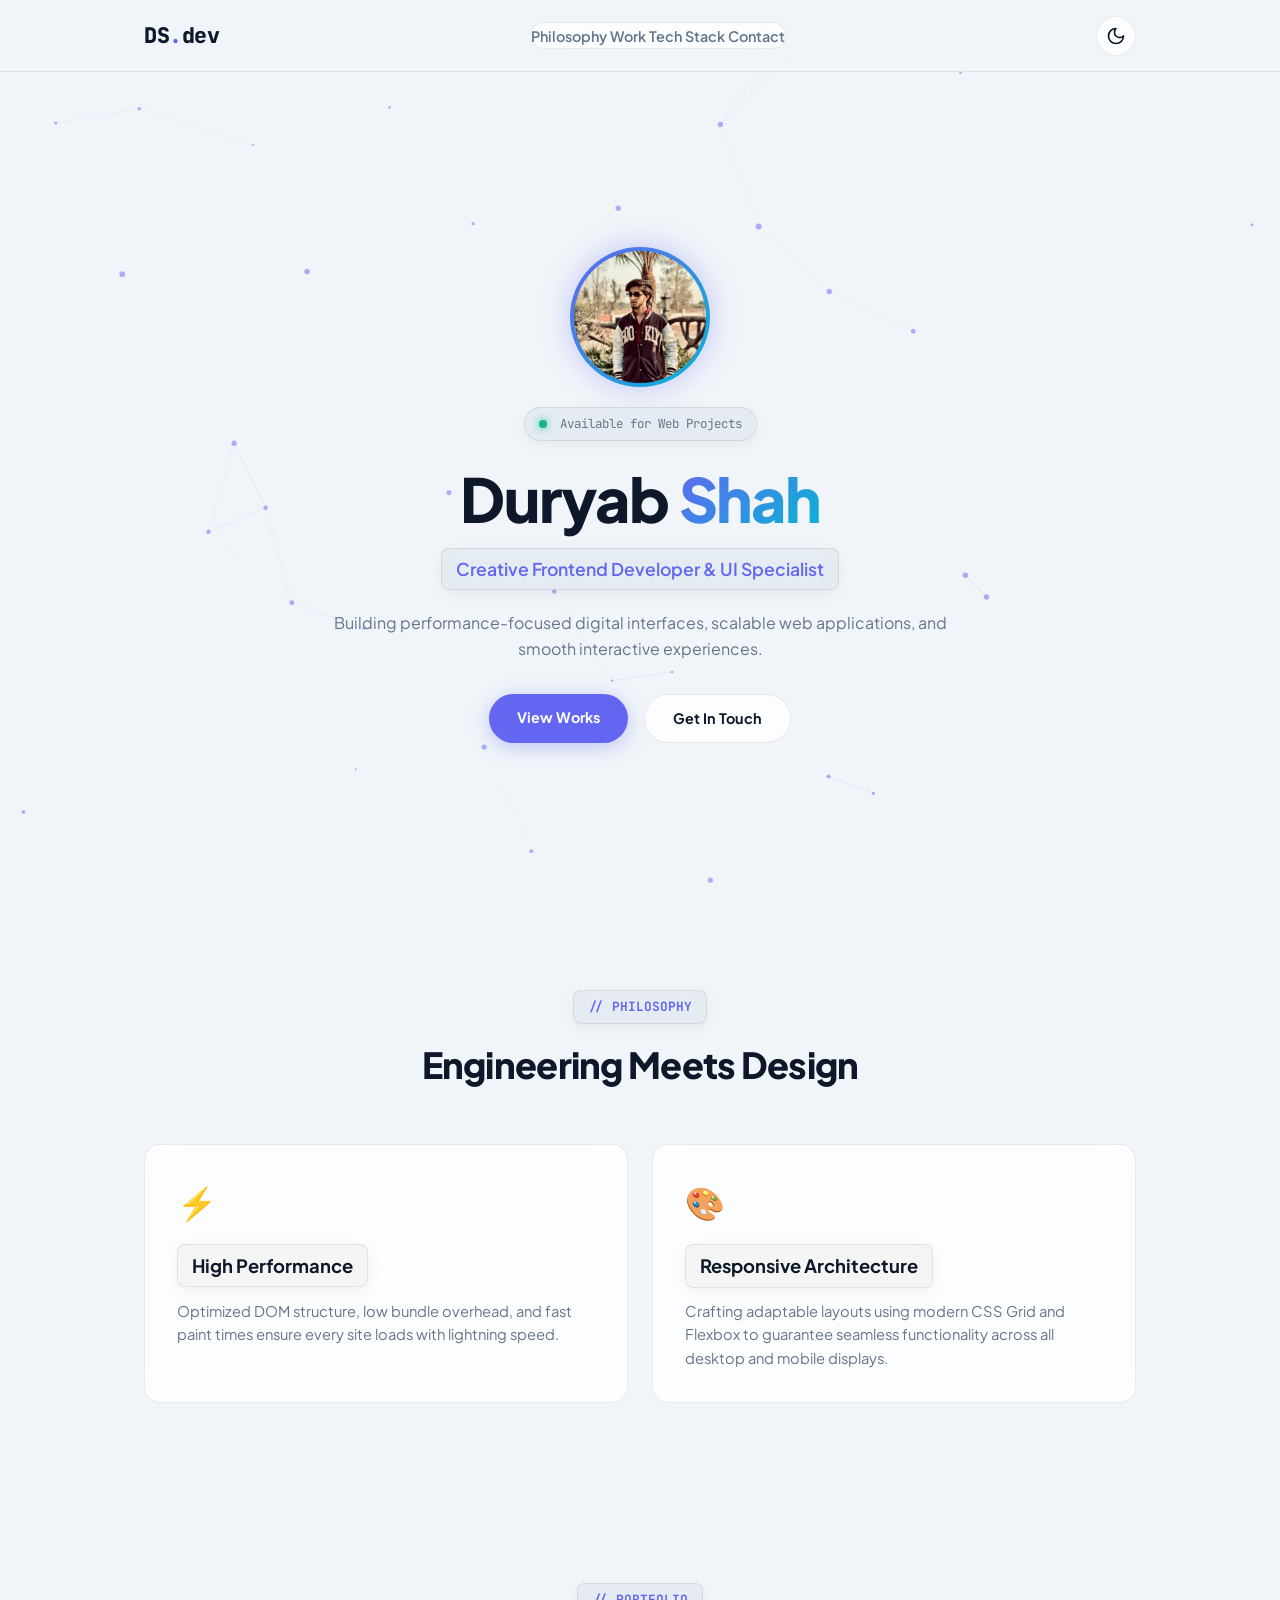
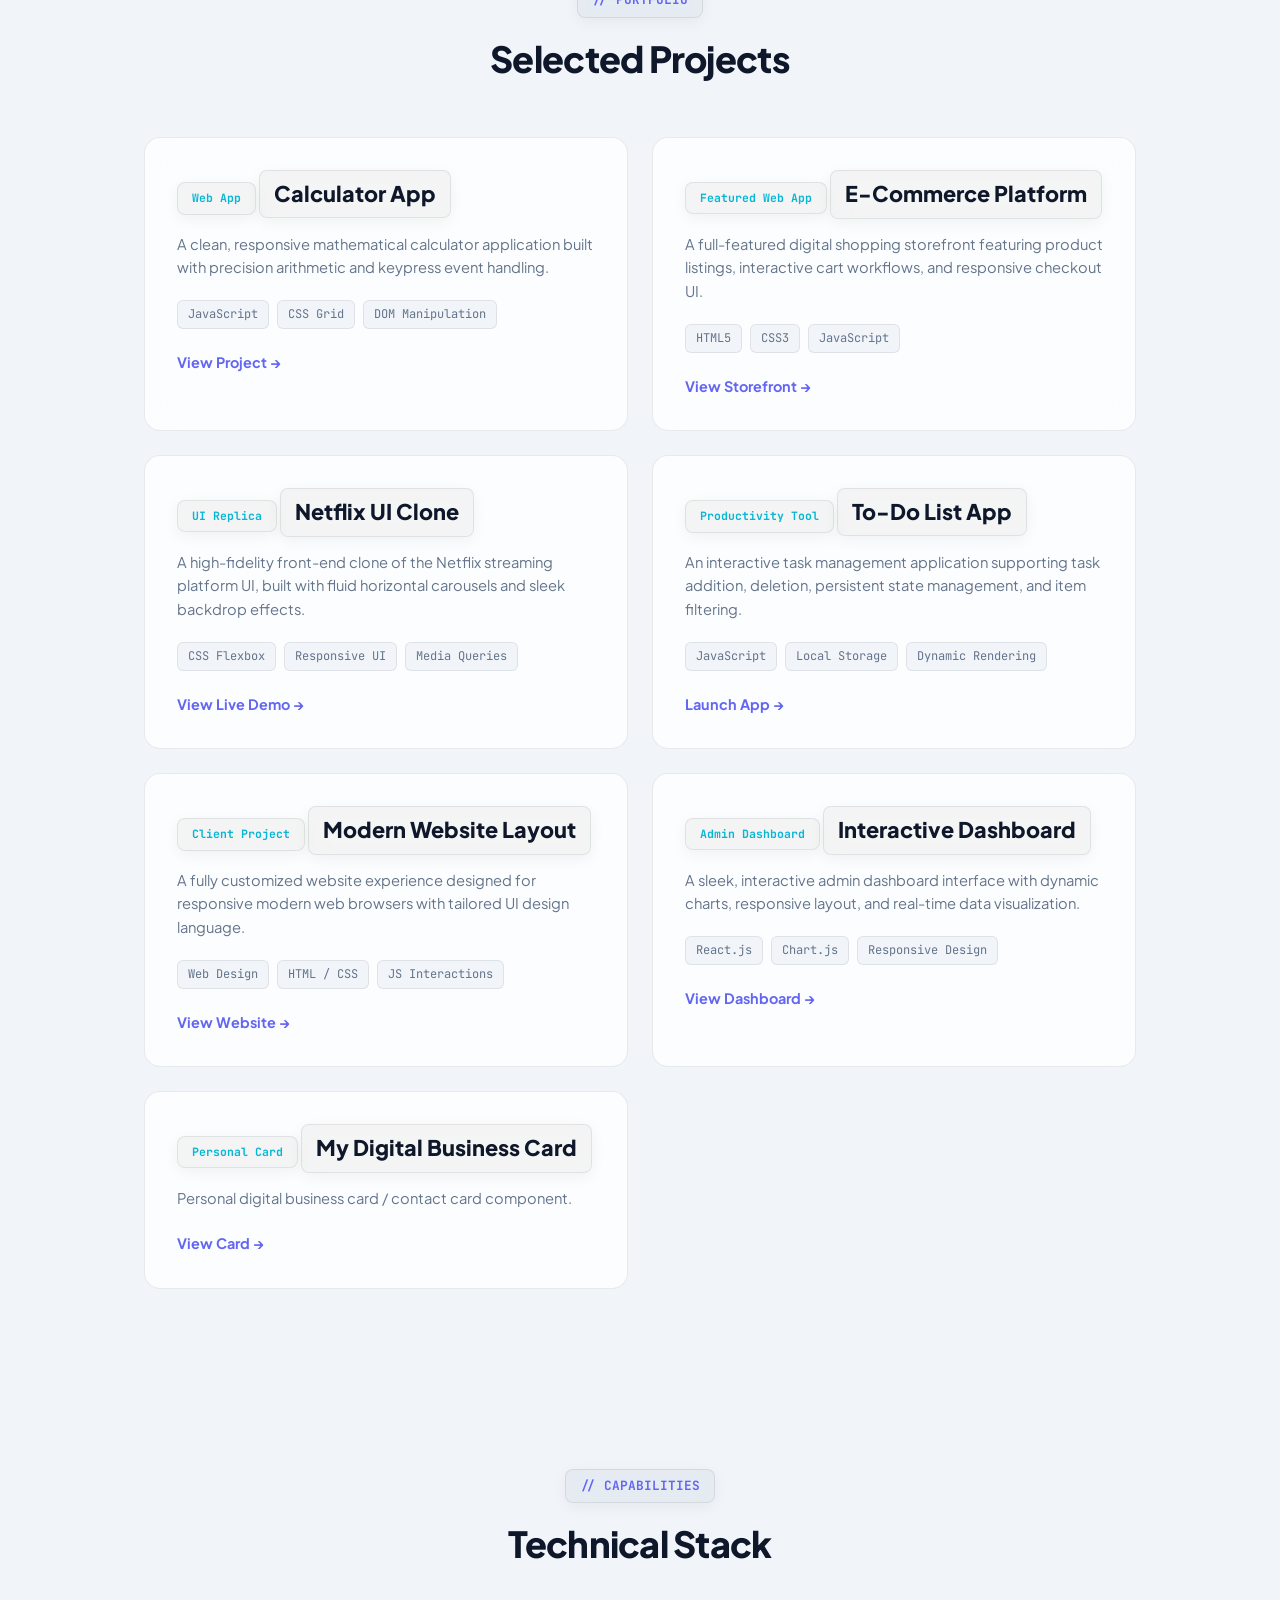
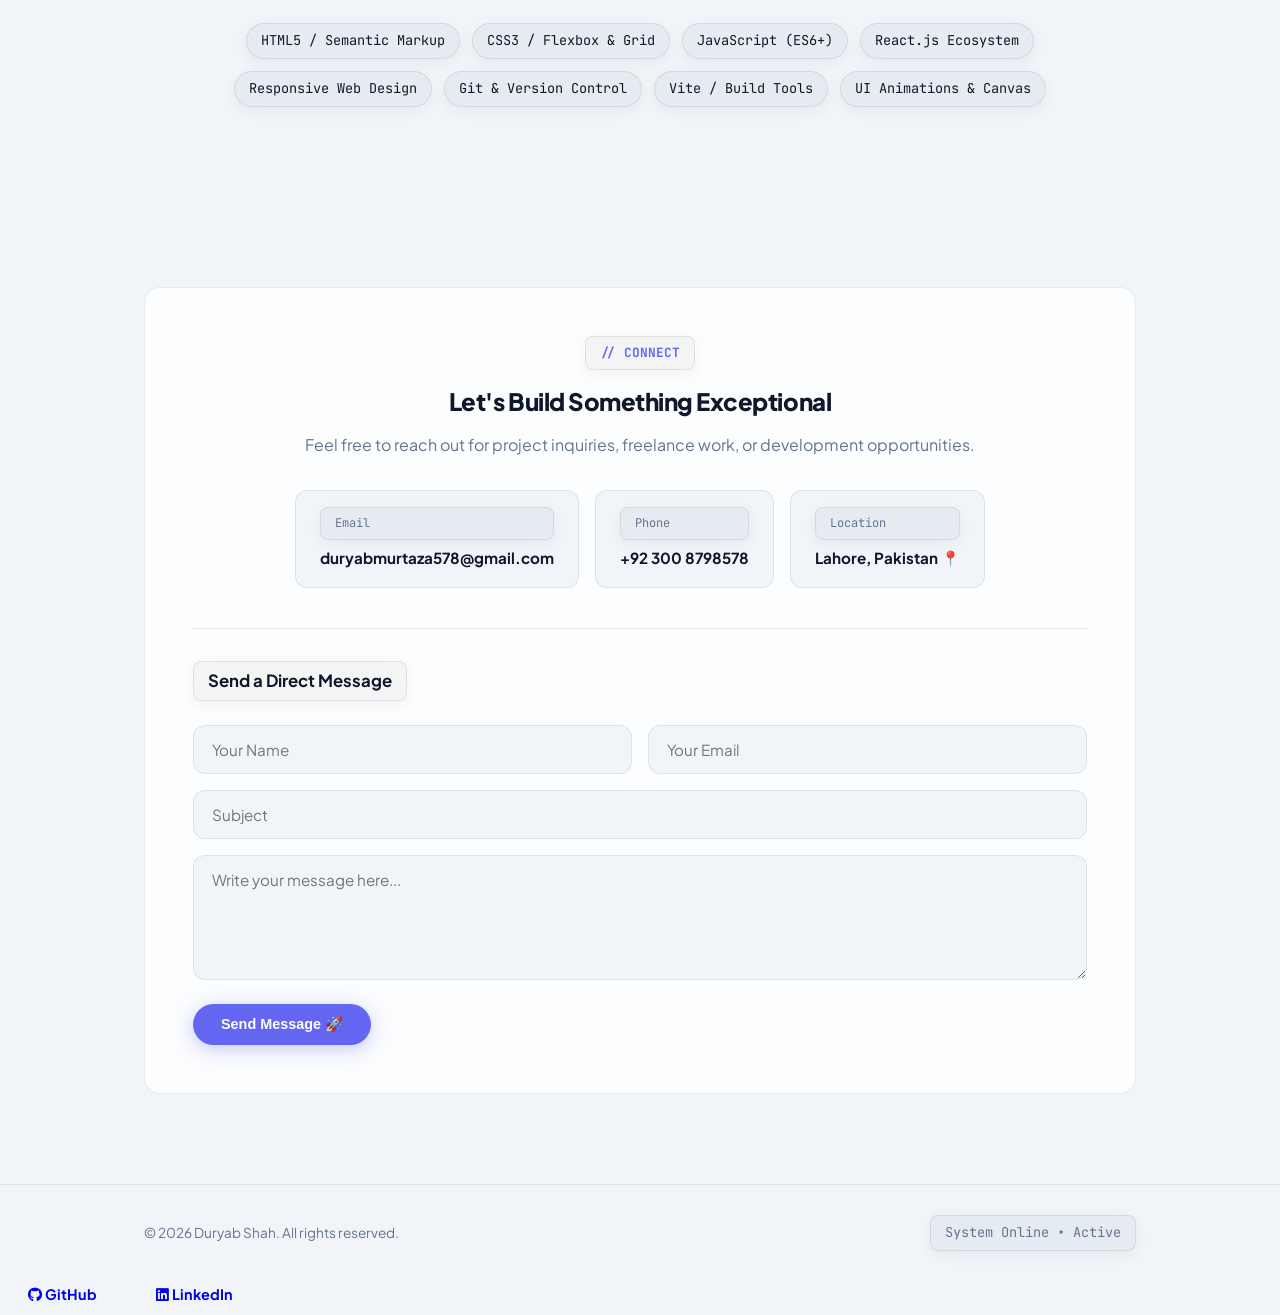
==== index.html @ 6568371b "Initial commit" ====
<!DOCTYPE html>
<html lang="en" data-theme="dark">
<head>
    <meta charset="UTF-8">
    <meta name="viewport" content="width=device-width, initial-scale=1.0">
    <title>Duryab Shah — Interactive Portfolio</title>
    
    <link rel="stylesheet" href="style.css">

    <!-- Google Fonts -->
    <link rel="preconnect" href="https://fonts.googleapis.com">
    <link rel="preconnect" href="https://fonts.gstatic.com" crossorigin>
    <link href="https://fonts.googleapis.com/css2?family=Plus+Jakarta+Sans:wght@300;400;500;600;700;800;900&family=JetBrains+Mono:wght@400;500;700&display=swap" rel="stylesheet">
</head>
<body>

    <!-- Dynamic 3D Interactive Canvas Background -->
    <canvas id="bg-canvas"></canvas>

    <!-- Scroll Progress Indicator -->
    <div id="progress-bar"></div>

    <!-- Navigation Bar -->
    <header class="navbar">
        <div class="nav-container">
            <a href="#" class="nav-brand">DS<span class="brand-dot">.</span>dev</a>
            
            <nav class="nav-links">
                <article class="about_ glassmorphism">
                <a href="#about">Philosophy</a>                
                <a href="#projects">Work</a>
                <a href="#skills">Tech Stack</a>
                <a href="#contact">Contact</a>
            </nav>

            <div class="nav-actions">
                <!-- Dark / Light Theme Switcher Button -->
                <button id="theme-toggle" class="theme-toggle-btn" aria-label="Toggle light and dark theme">
                    <svg class="sun-icon" xmlns="http://www.w3.org/2000/svg" width="20" height="20" viewBox="0 0 24 24" fill="none" stroke="currentColor" stroke-width="2" stroke-linecap="round" stroke-linejoin="round"><circle cx="12" cy="12" r="4"></circle><path d="M12 2v2"></path><path d="M12 20v2"></path><path d="m4.93 4.93 1.41 1.41"></path><path d="m17.66 17.66 1.41 1.41"></path><path d="M2 12h2"></path><path d="M20 12h2"></path><path d="m6.34 17.66-1.41 1.41"></path><path d="m19.07 4.93-1.41 1.41"></path></svg>
                    <svg class="moon-icon" xmlns="http://www.w3.org/2000/svg" width="20" height="20" viewBox="0 0 24 24" fill="none" stroke="currentColor" stroke-width="2" stroke-linecap="round" stroke-linejoin="round"><path d="M12 3a6 6 0 0 0 9 9 9 9 0 1 1-9-9Z"></path></svg>
                </button>

                <div class="menu-toggle" id="mobile-menu">
                    <span class="bar"></span>
                    <span class="bar"></span>
                </div>
            </div>
        </div>
    </header>

    <!-- Hero Section -->
    <section class="hero" id="hero">
        <div class="hero-container">
            <div class="profile-glow-wrapper">
                <img src="profile.png.jpeg" alt="Duryab Shah" class="profile-photo" onerror="this.src='https://via.placeholder.com/150/1e293b/6366f1?text=DS'">
            </div>

            <div class="badge-status glass-subheading">
                <span class="pulse-dot"></span> Available for Web Projects
            </div>

            <h1 class="hero-title">Duryab <span class="gradient-text">Shah</span></h1>
            <p class="hero-role glass-subheading">Creative Frontend Developer &amp; UI Specialist</p>
            <p class="hero-description">Building performance-focused digital interfaces, scalable web applications, and smooth interactive experiences.</p>

            <div class="hero-buttons">
                <a href="#projects" class="btn btn-primary">View Works</a>
                <a href="#contact" class="btn btn-secondary">Get In Touch</a>
            </div>
        </div>
    </section>

    <!-- About Section -->
    <section class="section section-reveal" id="about">
        <div class="container">
            <div class="section-heading">
                <span class="section-tag glass-subheading">// PHILOSOPHY</span>
                <h2>Engineering Meets Design</h2>
            </div>

            <div class="about-grid">
                <div class="about-card glassmorphism">
                    <div class="card-icon">⚡</div>
                    <h3 class="glass-subheading">High Performance</h3>
                    <p>Optimized DOM structure, low bundle overhead, and fast paint times ensure every site loads with lightning speed.</p>
                </div>
                <div class="about-card glassmorphism">
                    <div class="card-icon">🎨</div>
                    <h3 class="glass-subheading">Responsive Architecture</h3>
                    <p>Crafting adaptable layouts using modern CSS Grid and Flexbox to guarantee seamless functionality across all desktop and mobile displays.</p>
                </div>
            </div>
        </div>
    </section>

    <!-- Projects Section -->
    <section class="section section-reveal" id="projects">
        <div class="container">
            <div class="section-heading">
                <span class="section-tag glass-subheading">// PORTFOLIO</span>
                <h2>Selected Projects</h2>
            </div>

            <div class="project-grid">
                <!-- Project 1: Calculator -->
                <article class="project-card glassmorphism">
                    <div class="project-badge glass-subheading">Web App</div>
                    <h3 class="glass-subheading">Calculator App</h3>
                    <p>A clean, responsive mathematical calculator application built with precision arithmetic and keypress event handling.</p>
                    <div class="project-tags">
                        <span>JavaScript</span>
                        <span>CSS Grid</span>
                        <span>DOM Manipulation</span>
                    </div>
                    <div class="project-links">
                        <a href="./projects/calculator/index.html" target="_blank" class="btn-link">View Project &rarr;</a>
                    </div>
                </article>

                <!-- Project 2: E-Commerce -->
                <article class="project-card glassmorphism">
                    <div class="project-badge glass-subheading">Featured Web App</div>
                    <h3 class="glass-subheading">E-Commerce Platform</h3>
                    <p>A full-featured digital shopping storefront featuring product listings, interactive cart workflows, and responsive checkout UI.</p>
                    <div class="project-tags">
                        <span>HTML5</span>
                        <span>CSS3</span>
                        <span>JavaScript</span>
                    </div>
                    <div class="project-links">
                        <a href="./projects/e commerce/index.html" target="_blank" class="btn-link">View Storefront &rarr;</a>
                    </div>
                </article>

                <!-- Project 3: Netflix Clone -->
                <article class="project-card glassmorphism">
                    <div class="project-badge glass-subheading">UI Replica</div>
                    <h3 class="glass-subheading">Netflix UI Clone</h3>
                    <p>A high-fidelity front-end clone of the Netflix streaming platform UI, built with fluid horizontal carousels and sleek backdrop effects.</p>
                    <div class="project-tags">
                        <span>CSS Flexbox</span>
                        <span>Responsive UI</span>
                        <span>Media Queries</span>
                    </div>
                    <div class="project-links">
                        <a href="./projects/netflix clone/index.html" target="_blank" class="btn-link">View Live Demo &rarr;</a>
                    </div>
                </article>

                <!-- Project 4: Todo List App -->
                <article class="project-card glassmorphism">
                    <div class="project-badge glass-subheading">Productivity Tool</div>
                    <h3 class="glass-subheading">To-Do List App</h3>
                    <p>An interactive task management application supporting task addition, deletion, persistent state management, and item filtering.</p>
                    <div class="project-tags">
                        <span>JavaScript</span>
                        <span>Local Storage</span>
                        <span>Dynamic Rendering</span>
                    </div>
                    <div class="project-links">
                        <a href="./projects/todo-list-app/index.html" target="_blank" class="btn-link">Launch App &rarr;</a>
                    </div>
                </article>

                <!-- Project 5: Custom Website -->
                <article class="project-card glassmorphism">
                    <div class="project-badge glass-subheading">Client Project</div>
                    <h3 class="glass-subheading">Modern Website Layout</h3>
                    <p>A fully customized website experience designed for responsive modern web browsers with tailored UI design language.</p>
                    <div class="project-tags">
                        <span>Web Design</span>
                        <span>HTML / CSS</span>
                        <span>JS Interactions</span>
                    </div>
                    <div class="project-links">
                        <a href="./projects/website/index.html" target="_blank" class="btn-link">View Website &rarr;</a>
                    </div>
                </article>

                <!-- Project 6: Dashboard project -->
                <article class="project-card glassmorphism">
                    <div class="project-badge glass-subheading">Admin Dashboard</div>
                    <h3 class="glass-subheading">Interactive Dashboard</h3>
                    <p>A sleek, interactive admin dashboard interface with dynamic charts, responsive layout, and real-time data visualization.</p>
                    <div class="project-tags">
                        <span>React.js</span>
                        <span>Chart.js</span>
                        <span>Responsive Design</span>
                    </div>
                    <div class="project-links">
                        <a href="./projects/dashboard/index.html" target="_blank" class="btn-link">View Dashboard &rarr;</a>
                    </div>
                </article>

                <!-- Project 7: My Card Project -->
                <article class="project-card glassmorphism">
                    <div class="project-badge glass-subheading">Personal Card</div>
                    <h3 class="glass-subheading">My Digital Business Card</h3>
                    <p>Personal digital business card / contact card component.</p>
                    <div class="project-links">
                        <a href="./projects/my card/index.html" target="_blank" class="btn-link">View Card &rarr;</a>
                    </div>
                </article>
            </div>
        </div>
    </section>
            </div>
        </div>
    </section>


    <!-- Skills Section -->
    <section class="section section-reveal" id="skills">
        <div class="container">
            <div class="section-heading">
                <span class="section-tag glass-subheading">// CAPABILITIES</span>
                <h2>Technical Stack</h2>
            </div>

            <div class="skills-flex">
                <div class="skill-chip glass-subheading">HTML5 / Semantic Markup</div>
                <div class="skill-chip glass-subheading">CSS3 / Flexbox &amp; Grid</div>
                <div class="skill-chip glass-subheading">JavaScript (ES6+)</div>
                <div class="skill-chip glass-subheading">React.js Ecosystem</div>
                <div class="skill-chip glass-subheading">Responsive Web Design</div>
                <div class="skill-chip glass-subheading">Git &amp; Version Control</div>
                <div class="skill-chip glass-subheading">Vite / Build Tools</div>
                <div class="skill-chip glass-subheading">UI Animations &amp; Canvas</div>
            </div>
        </div>
    </section>

   <!-- Contact Section -->
    <section class="section section-reveal" id="contact">
        <div class="container">
            <div class="contact-box glassmorphism">
                <span class="section-tag glass-subheading">// CONNECT</span>
                <h2>Let's Build Something Exceptional</h2>
                <p>Feel free to reach out for project inquiries, freelance work, or development opportunities.</p>

                <!-- Quick Action Contact Buttons -->
                <div class="contact-buttons">
                    <a href="mailto:duryabmurtaza578@gmail.com" class="contact-card-btn">
                        <span class="glass-subheading">Email</span>
                        <strong>duryabmurtaza578@gmail.com</strong>
                    </a>
                    <a href="tel:+923008798578" class="contact-card-btn">
                        <span class="glass-subheading">Phone</span>
                        <strong>+92 300 8798578</strong>
                    </a>
                    <a href="https://maps.google.com/?q=Lahore,Pakistan" target="_blank" class="contact-card-btn">
                        <span class="glass-subheading">Location</span>
                        <strong>Lahore, Pakistan 📍</strong>
                    </a>
                </div>

                <!-- Message Me Form -->
                <div class="contact-form-wrapper">
                    <h3 class="form-title glass-subheading">Send a Direct Message</h3>
                    <form action="mailto:duryabmurtaza578@gmail.com" method="post" enctype="text/plain" class="contact-form">
                        <div class="form-group-row">
                            <input type="text" name="Name" placeholder="Your Name" required class="form-input">
                            <input type="email" name="Email" placeholder="Your Email" required class="form-input">
                        </div>
                        <input type="text" name="Subject" placeholder="Subject" required class="form-input">
                        <textarea name="Message" rows="5" placeholder="Write your message here..." required class="form-input form-textarea"></textarea>
                        <button type="submit" class="btn btn-primary form-submit-btn">Send Message 🚀</button>
                    </form>
                </div>
            </div>
        </div>
    </section>

    <!-- Footer -->
    <footer class="footer">
        <div class="container footer-content">
            <p>&copy; <span id="year"></span> Duryab Shah. All rights reserved.</p>
            <p class="footer-status glass-subheading">System Online &bull; Active</p>
        </div>
    </footer>

    <!-- Include Font Awesome Icons in your <head> section -->
<link rel="stylesheet" href="https://cdnjs.cloudflare.com/ajax/libs/font-awesome/6.4.0/css/all.min.css">

<!-- Button Container -->
<div class="social-buttons">
  <a href="https://github.com/duryabmurtaza578-max" target="_blank" rel="noopener noreferrer" class="btn github">
    <i class="fab fa-github"></i> GitHub
  </a>
  <a href="https://www.linkedin.com/in/duryab-murtaza-76b739404/" target="_blank" rel="noopener noreferrer" class="btn linkedin">
    <i class="fab fa-linkedin"></i> LinkedIn
  </a>
</div>

    <script src="script.js"></script>
</body>
</html>
---- style.css ----
/* --- THEME VARIABLES --- */
:root {
    /* Dark Theme (Default) */
    --bg-main: #07090e;
    --bg-card: rgba(15, 20, 31, 0.65);
    --bg-card-hover: rgba(25, 33, 50, 0.85);
    
    /* Subheading Glass Background Variables */
    --glass-subheading-bg: rgba(255, 255, 255, 0.05);
    --glass-subheading-border: rgba(255, 255, 255, 0.12);

    --text-main: #f1f5f9;
    --text-muted: #94a3b8;
    --text-inverse: #0f172a;

    --border-glass: rgba(255, 255, 255, 0.08);
    --border-hover: rgba(99, 102, 241, 0.5);

    --primary-color: #6366f1;
    --primary-glow: rgba(99, 102, 241, 0.35);
    --accent-cyan: #06b6d4;
    --accent-emerald: #10b981;

    --navbar-bg: rgba(7, 9, 14, 0.8);

    --font-sans: 'Plus Jakarta Sans', sans-serif;
    --font-mono: 'JetBrains Mono', monospace;

    --transition: all 0.3s cubic-bezier(0.16, 1, 0.3, 1);
}

/* Light Theme Variables */
[data-theme="light"] {
    --bg-main: #f1f5f9;
    --bg-card: rgba(255, 255, 255, 0.75);
    --bg-card-hover: rgba(255, 255, 255, 0.95);

    --glass-subheading-bg: rgba(0, 0, 0, 0.04);
    --glass-subheading-border: rgba(0, 0, 0, 0.08);

    --text-main: #0f172a;
    --text-muted: #64748b;
    --text-inverse: #f8fafc;

    --border-glass: rgba(0, 0, 0, 0.08);
    --border-hover: rgba(99, 102, 241, 0.6);

    --navbar-bg: rgba(241, 245, 249, 0.8);
}

/* Reset */
* {
    margin: 0;
    padding: 0;
    box-sizing: border-box;
}

html {
    scroll-behavior: smooth;
    background-color: var(--bg-main);
    color: var(--text-main);
    font-family: var(--font-sans);
    transition: background-color 0.4s ease, color 0.4s ease;
}

body {
    position: relative;
    overflow-x: hidden;
    min-height: 100vh;
    line-height: 1.6;
}

/* --- BOLD MAIN HEADINGS --- */
h1, h2, .nav-brand {
    font-weight: 900 !important;
    letter-spacing: -0.02em;
}

.hero-title {
    font-size: 3.8rem;
    font-weight: 900;
    line-height: 1.1;
    margin-bottom: 16px;
}

.section-heading h2 {
    font-size: 2.25rem;
    font-weight: 900;
}

/* --- TRANSPARENT GLASS SUBHEADINGS --- */
.glass-subheading {
    display: inline-block;
    background: var(--glass-subheading-bg) !important;
    -webkit-backdrop-filter: blur(12px) saturate(180%);
    backdrop-filter: blur(12px) saturate(180%);
    border: 1px solid var(--glass-subheading-border) !important;
    border-radius: 8px;
    padding: 6px 14px;
    box-shadow: 0 4px 15px rgba(0, 0, 0, 0.05);
}

/* Canvas Background */
#bg-canvas {
    position: fixed;
    top: 0;
    left: 0;
    width: 100vw;
    height: 100vh;
    z-index: -1;
    pointer-events: none;
}

/* Scroll Progress Bar */
#progress-bar {
    position: fixed;
    top: 0;
    left: 0;
    height: 3px;
    background: linear-gradient(90deg, var(--primary-color), var(--accent-cyan));
    z-index: 1000;
    width: 0%;
}

.container {
    max-width: 1040px;
    margin: 0 auto;
    padding: 0 24px;
}

.glassmorphism {
    background: var(--bg-card);
    -webkit-backdrop-filter: blur(16px);
    backdrop-filter: blur(16px);
    border: 1px solid var(--border-glass);
    border-radius: 16px;
    transition: var(--transition);
}

/* Navbar */
.navbar {
    position: fixed;
    top: 0;
    width: 100%;
    height: 72px;
    display: flex;
    align-items: center;
    z-index: 900;
    background: var(--navbar-bg);
    -webkit-backdrop-filter: blur(16px);
    backdrop-filter: blur(16px);
    border-bottom: 1px solid var(--border-glass);
    transition: background-color 0.4s ease;
}

.nav-container {
    width: 100%;
    max-width: 1040px;
    margin: 0 auto;
    padding: 0 24px;
    display: flex;
    justify-content: space-between;
    align-items: center;
}

.nav-brand {
    font-size: 1.35rem;
    color: var(--text-main);
    text-decoration: none;
    font-family: var(--font-mono);
}

.brand-dot {
    color: var(--primary-color);
}

.nav-links {
    display: flex;
    gap: 32px;
}

.nav-links a {
    color: var(--text-muted);
    text-decoration: none;
    font-size: 0.9rem;
    font-weight: 600;
    transition: var(--transition);
}

.nav-links a:hover {
    color: var(--primary-color);
}

.nav-actions {
    display: flex;
    align-items: center;
    gap: 16px;
}

/* Theme Toggle Button Switch */
.theme-toggle-btn {
    background: var(--bg-card);
    border: 1px solid var(--border-glass);
    color: var(--text-main);
    width: 40px;
    height: 40px;
    border-radius: 50%;
    display: flex;
    align-items: center;
    justify-content: center;
    cursor: pointer;
    transition: var(--transition);
}

.theme-toggle-btn:hover {
    border-color: var(--primary-color);
    transform: scale(1.05);
}

[data-theme="dark"] .sun-icon { display: block; }
[data-theme="dark"] .moon-icon { display: none; }
[data-theme="light"] .sun-icon { display: none; }
[data-theme="light"] .moon-icon { display: block; }

/* Mobile Navigation Icon */
.menu-toggle {
    display: none;
    cursor: pointer;
}

.bar {
    display: block;
    width: 22px;
    height: 2px;
    margin: 5px 0;
    background-color: var(--text-main);
    transition: var(--transition);
}

/* Hero Section */
.hero {
    min-height: 100vh;
    display: flex;
    align-items: center;
    justify-content: center;
    text-align: center;
    padding-top: 90px;
}

.hero-container {
    max-width: 680px;
    padding: 0 24px;
}

.profile-glow-wrapper {
    width: 140px;
    height: 140px;
    margin: 0 auto 20px;
    border-radius: 50%;
    padding: 4px;
    background: linear-gradient(135deg, var(--primary-color), var(--accent-cyan));
    box-shadow: 0 0 30px var(--primary-glow);
    transition: var(--transition);
}

.profile-glow-wrapper:hover {
    transform: scale(1.04);
}

.profile-photo {
    width: 100%;
    height: 100%;
    object-fit: cover;
    border-radius: 50%;
    display: block;
}

.badge-status {
    background-clip: text;
    background-clip: text;
    background-clip: text;
    font-family: var(--font-mono);
    font-size: 0.78rem;
    color: var(--text-muted);
    border-radius: 30px;
    margin-bottom: 24px;
}

.pulse-dot {
    display: inline-block;
    width: 8px;
    height: 8px;
    border-radius: 50%;
    background-color: var(--accent-emerald);
    box-shadow: 0 0 8px var(--accent-emerald);
    margin-right: 6px;
}

.gradient-text {
    background: linear-gradient(135deg, var(--primary-color), var(--accent-cyan));
    background-clip: text;
    -webkit-background-clip: text;
    -webkit-text-fill-color: transparent;
}

.hero-role {
    font-size: 1.1rem;
    color: var(--primary-color);
    font-weight: 600;
    margin-bottom: 20px;
}

.hero-description {
    color: var(--text-muted);
    font-size: 1rem;
    margin-bottom: 32px;
}

.hero-buttons {
    display: flex;
    gap: 16px;
    justify-content: center;
}

.btn {
    padding: 12px 28px;
    border-radius: 30px;
    font-size: 0.9rem;
    font-weight: 700;
    text-decoration: none;
    transition: var(--transition);
    cursor: pointer;
}

.btn-primary {
    background: var(--primary-color);
    color: #ffffff;
    box-shadow: 0 4px 20px var(--primary-glow);
}

.btn-primary:hover {
    transform: translateY(-2px);
    opacity: 0.95;
}

.btn-secondary {
    background: var(--bg-card);
    color: var(--text-main);
    border: 1px solid var(--border-glass);
}

.btn-secondary:hover {
    border-color: var(--primary-color);
    transform: translateY(-2px);
}

/* Sections */
.section {
    padding: 90px 0;
}

.section-heading {
    text-align: center;
    margin-bottom: 50px;
}

.section-tag {
    font-family: var(--font-mono);
    font-size: 0.8rem;
    color: var(--primary-color);
    margin-bottom: 12px;
    font-weight: 700;
}

/* Section Reveal Animation */
.section-reveal {
    opacity: 0;
    transform: translateY(30px);
    transition: opacity 0.8s ease, transform 0.8s ease;
}

.section-reveal.visible {
    opacity: 1;
    transform: translateY(0);
}

/* About Grid */
.about-grid {
    display: grid;
    grid-template-columns: repeat(auto-fit, minmax(280px, 1fr));
    gap: 24px;
}

.about-card {
    padding: 32px;
}

.about-card:hover {
    border-color: var(--border-hover);
    transform: translateY(-4px);
}

.card-icon {
    font-size: 2rem;
    margin-bottom: 16px;
}

.about-card h3 {
    font-size: 1.15rem;
    font-weight: 700;
    margin-bottom: 12px;
}

.about-card p {
    color: var(--text-muted);
    font-size: 0.92rem;
}

/* Project Grid */
.project-grid {
    display: grid;
    grid-template-columns: repeat(auto-fit, minmax(320px, 1fr));
    gap: 24px;
}

.project-card {
    padding: 32px;
    position: relative;
}

.project-card:hover {
    border-color: var(--border-hover);
    transform: translateY(-6px);
    background: var(--bg-card-hover);
}

.project-badge {
    font-family: var(--font-mono);
    font-size: 0.72rem;
    color: var(--accent-cyan);
    margin-bottom: 14px;
    font-weight: 700;
}

.project-card h3 {
    font-size: 1.35rem;
    font-weight: 800;
    margin-bottom: 14px;
}

.project-card p {
    color: var(--text-muted);
    font-size: 0.92rem;
    margin-bottom: 20px;
}

.project-tags {
    display: flex;
    gap: 8px;
    margin-bottom: 20px;
    flex-wrap: wrap;
}

.project-tags span {
    font-family: var(--font-mono);
    font-size: 0.75rem;
    padding: 4px 10px;
    border-radius: 6px;
    background: var(--bg-main);
    border: 1px solid var(--border-glass);
    color: var(--text-muted);
}

.btn-link {
    color: var(--primary-color);
    text-decoration: none;
    font-weight: 700;
    font-size: 0.9rem;
}

/* Skills */
.skills-flex {
    display: flex;
    flex-wrap: wrap;
    gap: 12px;
    justify-content: center;
}

.skill-chip {
    font-family: var(--font-mono);
    font-size: 0.85rem;
    border-radius: 30px;
    transition: var(--transition);
}

.skill-chip:hover {
    border-color: var(--primary-color) !important;
    color: var(--primary-color);
    transform: translateY(-2px);
}

/* Contact */
.contact-box {
    padding: 48px;
    text-align: center;
}

.contact-box p {
    color: var(--text-muted);
    margin-top: 12px;
    margin-bottom: 32px;
}

.contact-buttons {
    display: flex;
    gap: 16px;
    justify-content: center;
    flex-wrap: wrap;
}

.contact-card-btn {
    display: flex;
    flex-direction: column;
    padding: 16px 24px;
    background: var(--bg-main);
    border: 1px solid var(--border-glass);
    border-radius: 12px;
    text-decoration: none;
    color: var(--text-main);
    transition: var(--transition);
    text-align: left;
}

.contact-card-btn span {
    font-family: var(--font-mono);
    font-size: 0.75rem;
    color: var(--text-muted);
}

.contact-card-btn strong {
    font-size: 0.95rem;
    margin-top: 6px;
    font-weight: 700;
}

.contact-card-btn:hover {
    border-color: var(--primary-color);
    transform: translateY(-2px);
}

/* Footer */
.footer {
    padding: 30px 0;
    border-top: 1px solid var(--border-glass);
}

.footer-content {
    display: flex;
    justify-content: space-between;
    align-items: center;
    font-size: 0.85rem;
    color: var(--text-muted);
}

.footer-status {
    font-family: var(--font-mono);
}

/* Responsive */
@media (max-width: 768px) {
    .hero-title { font-size: 2.5rem; }
    .hero-buttons { flex-direction: column; }
    .footer-content { flex-direction: column; gap: 12px; text-align: center; }

    .menu-toggle { display: block; }
    .nav-links {
        position: absolute;
        top: 72px;
        left: 0;
        width: 100%;
        background: var(--bg-main);
        flex-direction: column;
        align-items: center;
        padding: 24px 0;
        display: none;
        border-bottom: 1px solid var(--border-glass);
    }
    .nav-links.active { display: flex; }
}
/* --- CONTACT FORM & EXTENDED BUTTONS --- */
.contact-form-wrapper {
    margin-top: 40px;
    padding-top: 32px;
    border-top: 1px solid var(--border-glass);
    text-align: left;
}

.form-title {
    margin-bottom: 24px;
    font-size: 1.05rem;
    font-weight: 700;
}

.contact-form {
    display: flex;
    flex-direction: column;
    gap: 16px;
}

.form-group-row {
    display: flex;
    gap: 16px;
}

.form-input {
    width: 100%;
    padding: 14px 18px;
    background: var(--bg-main);
    border: 1px solid var(--border-glass);
    border-radius: 12px;
    color: var(--text-main);
    font-family: var(--font-sans);
    font-size: 0.95rem;
    outline: none;
    transition: var(--transition);
}

.form-input:focus {
    border-color: var(--primary-color);
    box-shadow: 0 0 12px var(--primary-glow);
}

.form-textarea {
    resize: vertical;
    min-height: 120px;
}

.form-submit-btn {
    align-self: flex-start;
    border: none;
    margin-top: 8px;
}

@media (max-width: 600px) {
    .form-group-row {
        flex-direction: column;
    }
    .form-submit-btn {
        width: 100%;
    }

    .social-buttons {
  display: flex;
  gap: 15px;
  align-items: center;
}

.btn {
  display: inline-flex;
  align-items: center;
  gap: 8px;
  padding: 10px 20px;
  font-size: 16px;
  font-weight: 600;
  text-decoration: none;
  border-radius: 6px;
  transition: transform 0.2s ease, background-color 0.2s ease;
  color: #ffffff;
}

/* GitHub Button Styling */
.btn.github {
  background-color: #24292e;
}

.btn.github:hover {
  background-color: #444c56;
  transform: translateY(-2px);
}

/* LinkedIn Button Styling */
.btn.linkedin {
  background-color: #0a66c2;
}

.btn.linkedin:hover {
  background-color: #004182;
  transform: translateY(-2px);
}
}
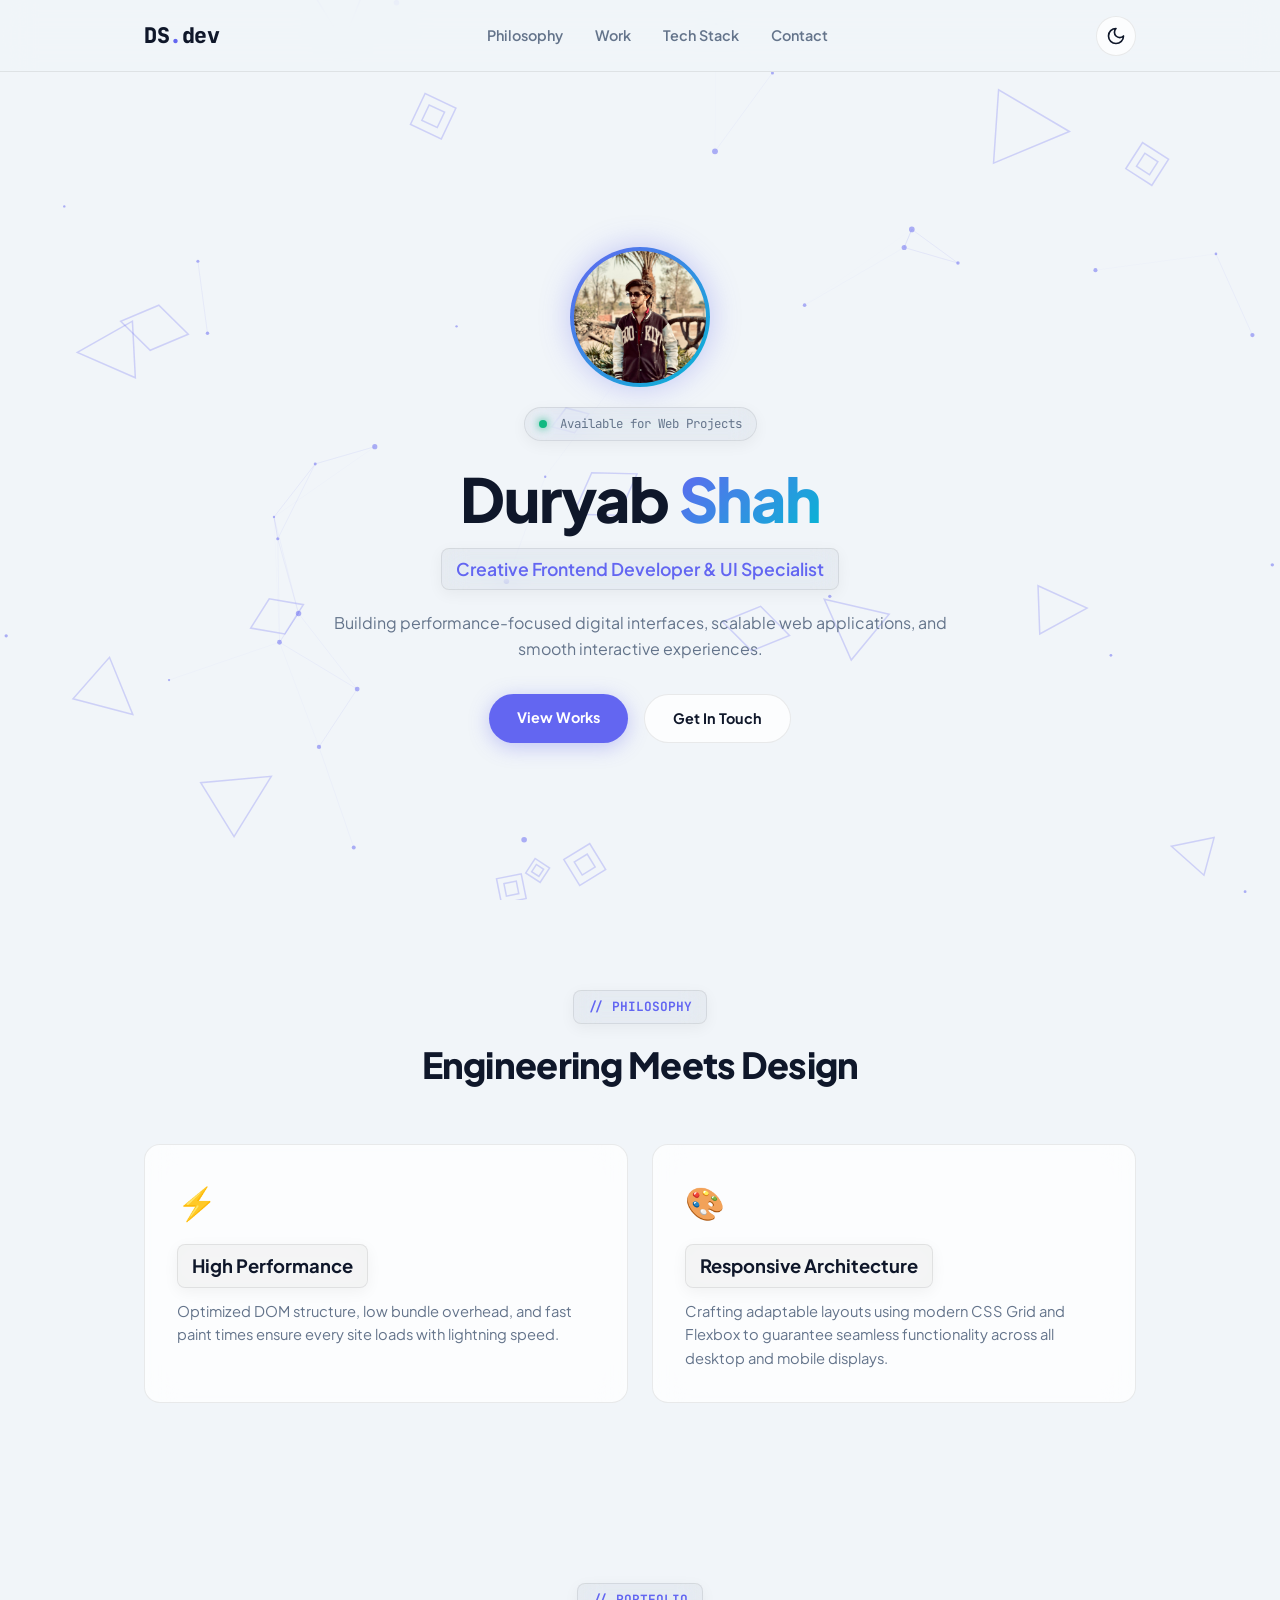
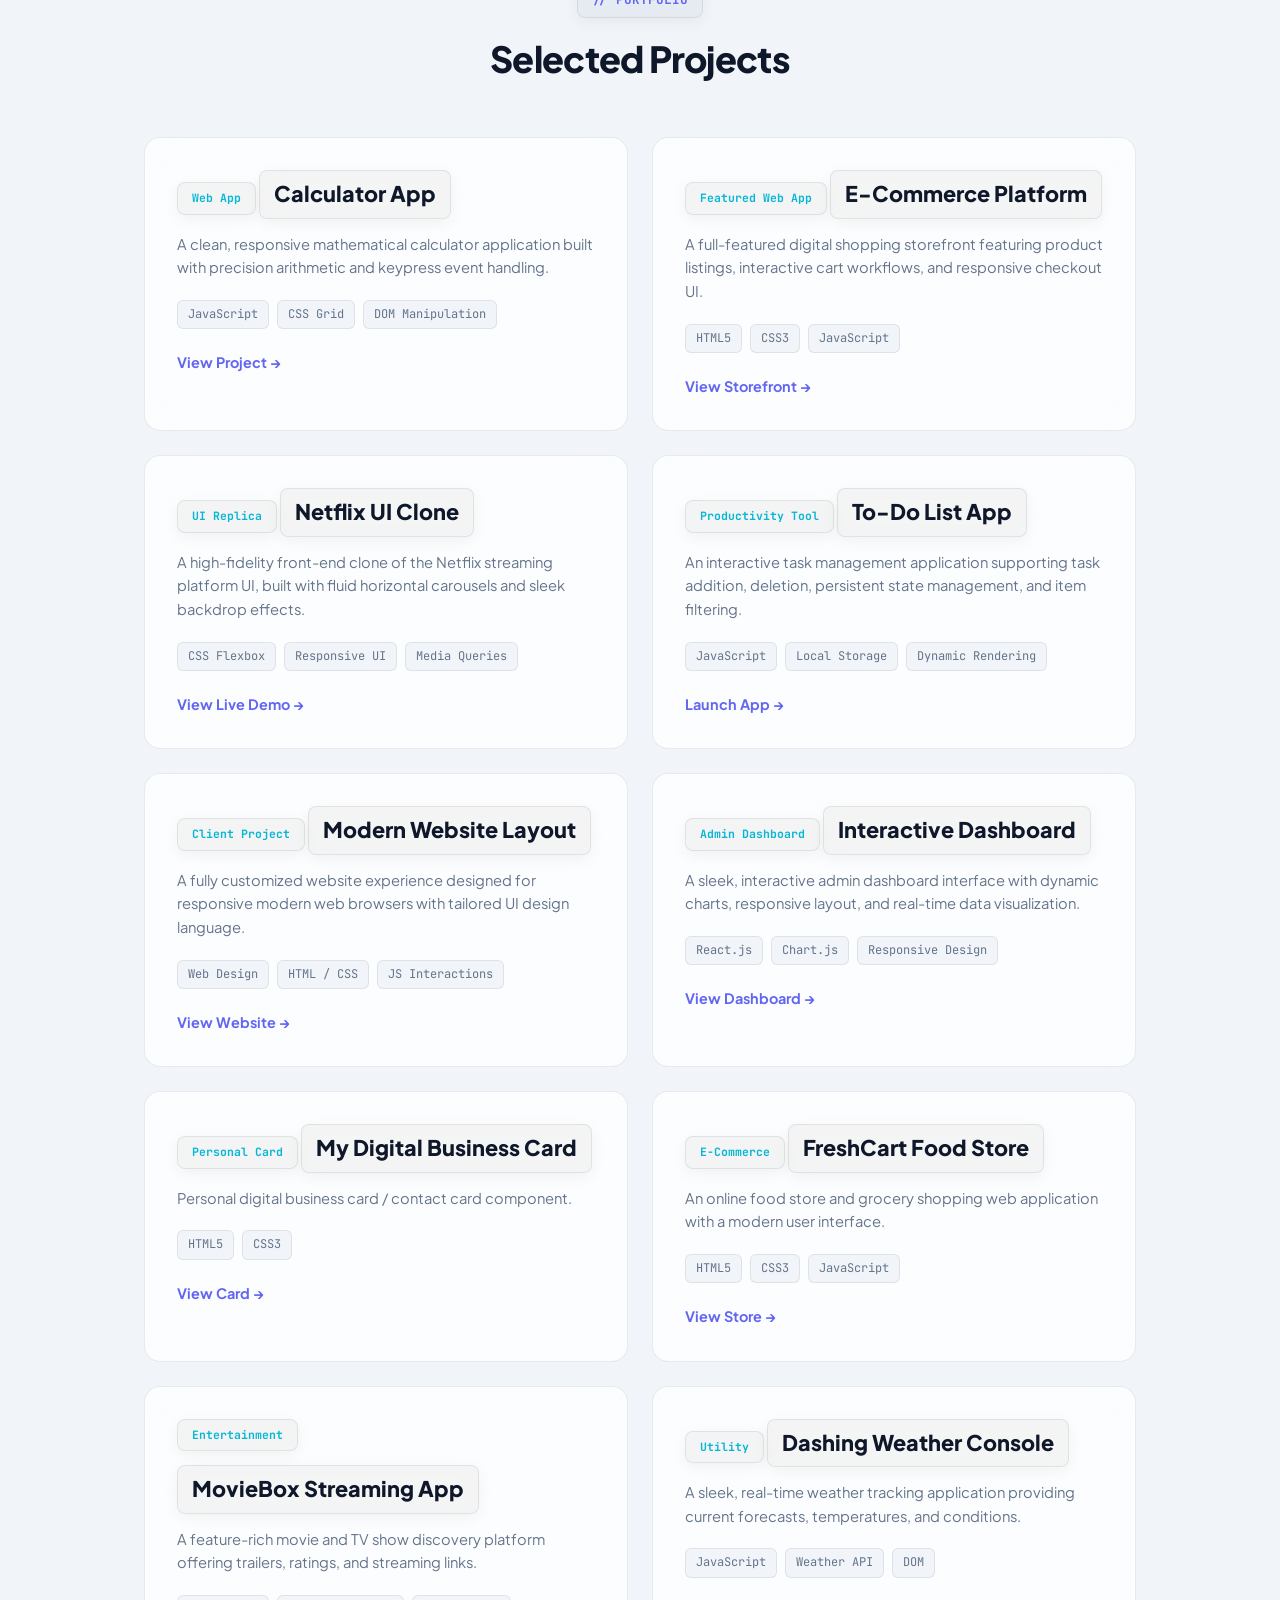
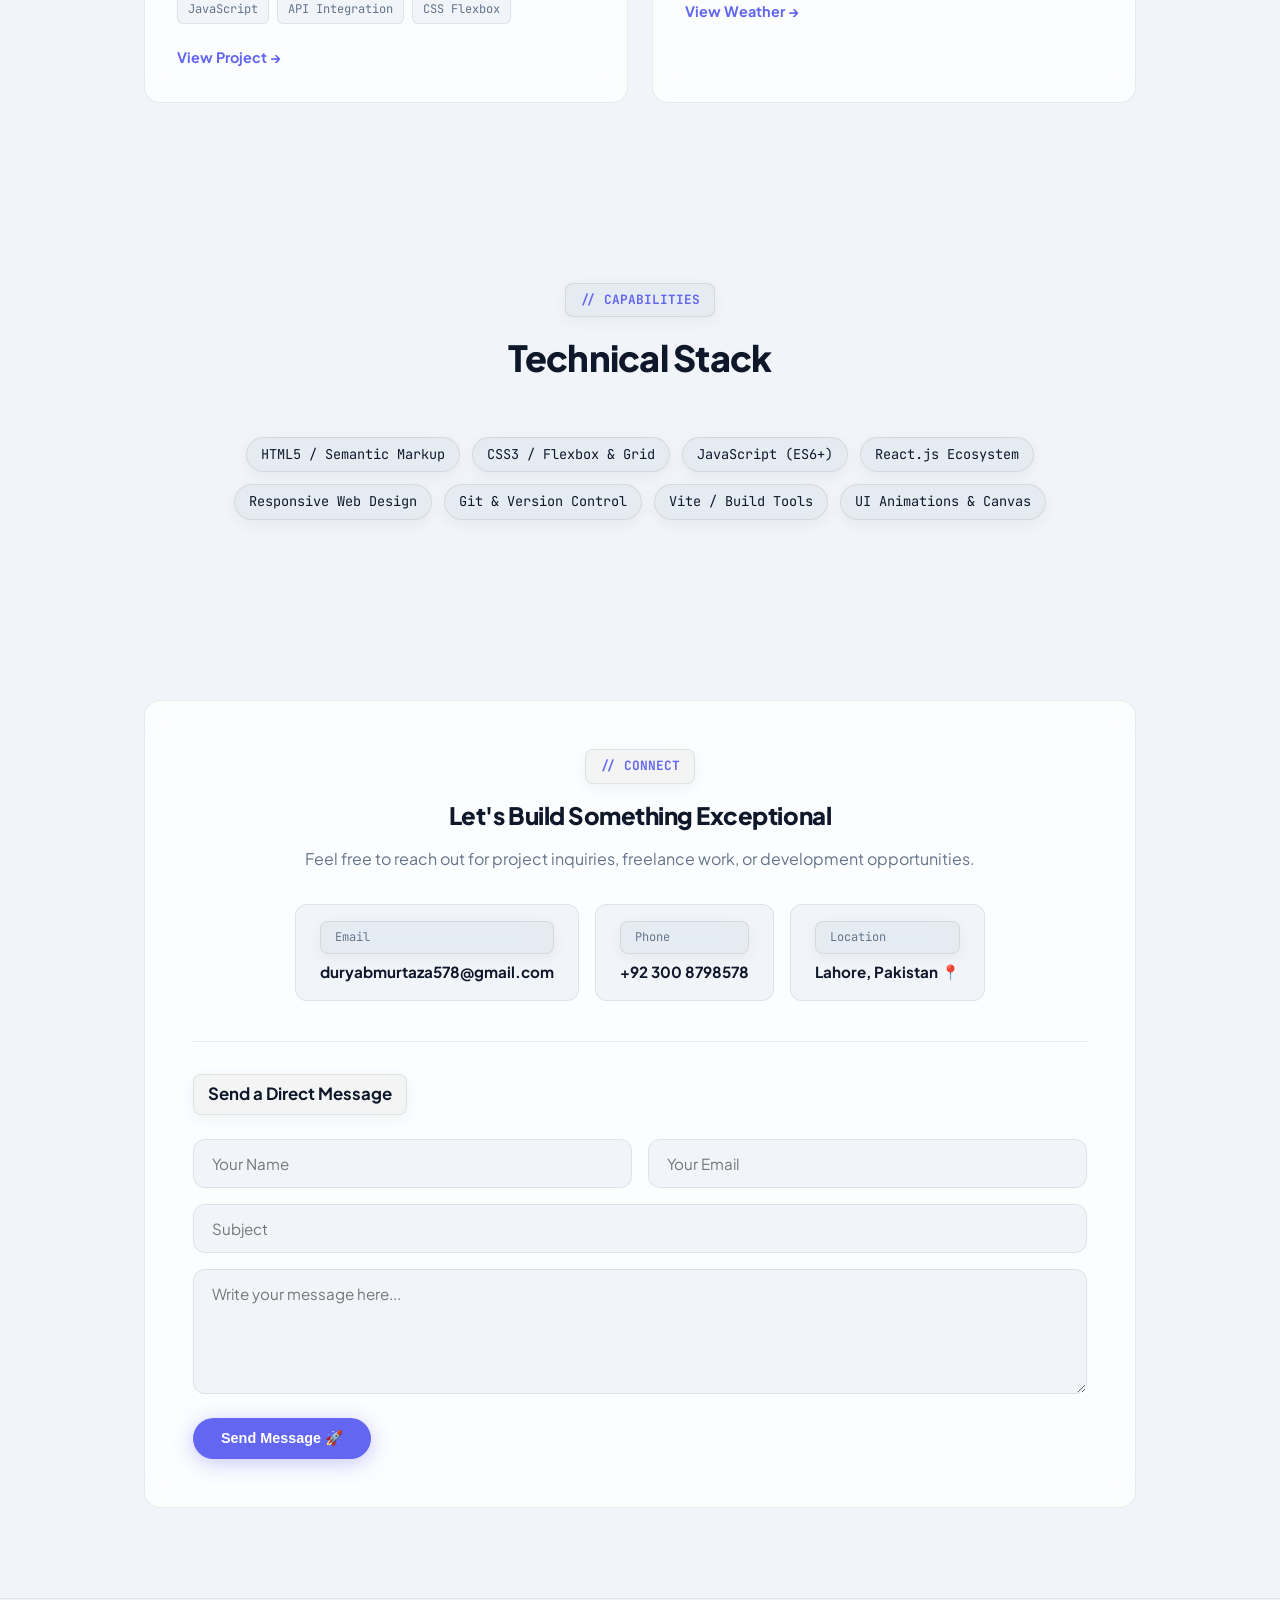
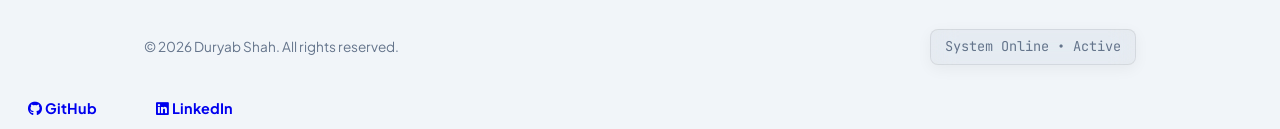
==== commit c3a3448f: "Update index.html with new projects and contact form" ====
--- a/index.html
+++ b/index.html
@@ -26,7 +26,6 @@
             <a href="#" class="nav-brand">DS<span class="brand-dot">.</span>dev</a>
             
             <nav class="nav-links">
-                <article class="about_ glassmorphism">
                 <a href="#about">Philosophy</a>                
                 <a href="#projects">Work</a>
                 <a href="#skills">Tech Stack</a>
@@ -108,12 +107,12 @@
                     <h3 class="glass-subheading">Calculator App</h3>
                     <p>A clean, responsive mathematical calculator application built with precision arithmetic and keypress event handling.</p>
                     <div class="project-tags">
-                        <span>JavaScript</span>
-                        <span>CSS Grid</span>
-                        <span>DOM Manipulation</span>
-                    </div>
-                    <div class="project-links">
-                        <a href="./projects/calculator/index.html" target="_blank" class="btn-link">View Project &rarr;</a>
+                        <span class="tag">JavaScript</span>
+                        <span class="tag">CSS Grid</span>
+                        <span class="tag">DOM Manipulation</span>
+                    </div>
+                    <div class="project-links">
+                        <a href="calculator/index.html" target="_blank" class="btn-link">View Project &rarr;</a>
                     </div>
                 </article>
 
@@ -123,12 +122,12 @@
                     <h3 class="glass-subheading">E-Commerce Platform</h3>
                     <p>A full-featured digital shopping storefront featuring product listings, interactive cart workflows, and responsive checkout UI.</p>
                     <div class="project-tags">
-                        <span>HTML5</span>
-                        <span>CSS3</span>
-                        <span>JavaScript</span>
-                    </div>
-                    <div class="project-links">
-                        <a href="./projects/e commerce/index.html" target="_blank" class="btn-link">View Storefront &rarr;</a>
+                        <span class="tag">HTML5</span>
+                        <span class="tag">CSS3</span>
+                        <span class="tag">JavaScript</span>
+                    </div>
+                    <div class="project-links">
+                        <a href="e commerce/index.html" target="_blank" class="btn-link">View Storefront &rarr;</a>
                     </div>
                 </article>
 
@@ -138,12 +137,12 @@
                     <h3 class="glass-subheading">Netflix UI Clone</h3>
                     <p>A high-fidelity front-end clone of the Netflix streaming platform UI, built with fluid horizontal carousels and sleek backdrop effects.</p>
                     <div class="project-tags">
-                        <span>CSS Flexbox</span>
-                        <span>Responsive UI</span>
-                        <span>Media Queries</span>
-                    </div>
-                    <div class="project-links">
-                        <a href="./projects/netflix clone/index.html" target="_blank" class="btn-link">View Live Demo &rarr;</a>
+                        <span class="tag">CSS Flexbox</span>
+                        <span class="tag">Responsive UI</span>
+                        <span class="tag">Media Queries</span>
+                    </div>
+                    <div class="project-links">
+                        <a href="netflix clone/index.html" target="_blank" class="btn-link">View Live Demo &rarr;</a>
                     </div>
                 </article>
 
@@ -153,12 +152,12 @@
                     <h3 class="glass-subheading">To-Do List App</h3>
                     <p>An interactive task management application supporting task addition, deletion, persistent state management, and item filtering.</p>
                     <div class="project-tags">
-                        <span>JavaScript</span>
-                        <span>Local Storage</span>
-                        <span>Dynamic Rendering</span>
-                    </div>
-                    <div class="project-links">
-                        <a href="./projects/todo-list-app/index.html" target="_blank" class="btn-link">Launch App &rarr;</a>
+                        <span class="tag">JavaScript</span>
+                        <span class="tag">Local Storage</span>
+                        <span class="tag">Dynamic Rendering</span>
+                    </div>
+                    <div class="project-links">
+                        <a href="todo-list-app/index.html" target="_blank" class="btn-link">Launch App &rarr;</a>
                     </div>
                 </article>
 
@@ -168,12 +167,12 @@
                     <h3 class="glass-subheading">Modern Website Layout</h3>
                     <p>A fully customized website experience designed for responsive modern web browsers with tailored UI design language.</p>
                     <div class="project-tags">
-                        <span>Web Design</span>
-                        <span>HTML / CSS</span>
-                        <span>JS Interactions</span>
-                    </div>
-                    <div class="project-links">
-                        <a href="./projects/website/index.html" target="_blank" class="btn-link">View Website &rarr;</a>
+                        <span class="tag">Web Design</span>
+                        <span class="tag">HTML / CSS</span>
+                        <span class="tag">JS Interactions</span>
+                    </div>
+                    <div class="project-links">
+                        <a href="website/index.html" target="_blank" class="btn-link">View Website &rarr;</a>
                     </div>
                 </article>
 
@@ -183,12 +182,12 @@
                     <h3 class="glass-subheading">Interactive Dashboard</h3>
                     <p>A sleek, interactive admin dashboard interface with dynamic charts, responsive layout, and real-time data visualization.</p>
                     <div class="project-tags">
-                        <span>React.js</span>
-                        <span>Chart.js</span>
-                        <span>Responsive Design</span>
-                    </div>
-                    <div class="project-links">
-                        <a href="./projects/dashboard/index.html" target="_blank" class="btn-link">View Dashboard &rarr;</a>
+                        <span class="tag">React.js</span>
+                        <span class="tag">Chart.js</span>
+                        <span class="tag">Responsive Design</span>
+                    </div>
+                    <div class="project-links">
+                        <a href="dashboard/index.html" target="_blank" class="btn-link">View Dashboard &rarr;</a>
                     </div>
                 </article>
 
@@ -197,17 +196,62 @@
                     <div class="project-badge glass-subheading">Personal Card</div>
                     <h3 class="glass-subheading">My Digital Business Card</h3>
                     <p>Personal digital business card / contact card component.</p>
-                    <div class="project-links">
-                        <a href="./projects/my card/index.html" target="_blank" class="btn-link">View Card &rarr;</a>
-                    </div>
-                </article>
-            </div>
-        </div>
-    </section>
-            </div>
-        </div>
-    </section>
-
+                    <div class="project-tags">
+                        <span class="tag">HTML5</span>
+                        <span class="tag">CSS3</span>
+                    </div>
+                    <div class="project-links">
+                        <a href="my card/index.html" target="_blank" class="btn-link">View Card &rarr;</a>
+                    </div>
+                </article>
+
+                <!-- Project 8: Food Store Project -->
+                <article class="project-card glassmorphism">
+                    <div class="project-badge glass-subheading">E-Commerce</div>
+                    <h3 class="glass-subheading">FreshCart Food Store</h3>
+                    <p>An online food store and grocery shopping web application with a modern user interface.</p>
+                    <div class="project-tags">
+                        <span class="tag">HTML5</span>
+                        <span class="tag">CSS3</span>
+                        <span class="tag">JavaScript</span>
+                    </div>
+                    <div class="project-links">
+                        <a href="food store/index.html" target="_blank" class="btn-link">View Store &rarr;</a>
+                    </div>
+                </article>
+
+                <!-- Project 9: MovieBox Project -->
+                <article class="project-card glassmorphism">
+                    <div class="project-badge glass-subheading">Entertainment</div>
+                    <h3 class="glass-subheading">MovieBox Streaming App</h3>
+                    <p>A feature-rich movie and TV show discovery platform offering trailers, ratings, and streaming links.</p>
+                    <div class="project-tags">
+                        <span class="tag">JavaScript</span>
+                        <span class="tag">API Integration</span>
+                        <span class="tag">CSS Flexbox</span>
+                    </div>
+                    <div class="project-links">
+                        <a href="movie box/index.html" target="_blank" class="btn-link">View Project &rarr;</a>
+                    </div>
+                </article>
+
+                <!-- Project 10: Weather Console Project -->
+                <article class="project-card glassmorphism">
+                    <div class="project-badge glass-subheading">Utility</div>
+                    <h3 class="glass-subheading">Dashing Weather Console</h3>
+                    <p>A sleek, real-time weather tracking application providing current forecasts, temperatures, and conditions.</p>
+                    <div class="project-tags">
+                        <span class="tag">JavaScript</span>
+                        <span class="tag">Weather API</span>
+                        <span class="tag">DOM</span>
+                    </div>
+                    <div class="project-links">
+                        <a href="weather/index.html" target="_blank" class="btn-link">View Weather &rarr;</a>
+                    </div>
+                </article>
+            </div>
+        </div>
+    </section>
 
     <!-- Skills Section -->
     <section class="section section-reveal" id="skills">
@@ -230,7 +274,7 @@
         </div>
     </section>
 
-   <!-- Contact Section -->
+    <!-- Contact Section -->
     <section class="section section-reveal" id="contact">
         <div class="container">
             <div class="contact-box glassmorphism">
@@ -279,18 +323,18 @@
         </div>
     </footer>
 
-    <!-- Include Font Awesome Icons in your <head> section -->
-<link rel="stylesheet" href="https://cdnjs.cloudflare.com/ajax/libs/font-awesome/6.4.0/css/all.min.css">
-
-<!-- Button Container -->
-<div class="social-buttons">
-  <a href="https://github.com/duryabmurtaza578-max" target="_blank" rel="noopener noreferrer" class="btn github">
-    <i class="fab fa-github"></i> GitHub
-  </a>
-  <a href="https://www.linkedin.com/in/duryab-murtaza-76b739404/" target="_blank" rel="noopener noreferrer" class="btn linkedin">
-    <i class="fab fa-linkedin"></i> LinkedIn
-  </a>
-</div>
+    <!-- Include Font Awesome Icons -->
+    <link rel="stylesheet" href="https://cdnjs.cloudflare.com/ajax/libs/font-awesome/6.4.0/css/all.min.css">
+
+    <!-- Button Container -->
+    <div class="social-buttons">
+      <a href="https://github.com/duryabmurtaza578-max" target="_blank" rel="noopener noreferrer" class="btn github">
+        <i class="fab fa-github"></i> GitHub
+      </a>
+      <a href="https://www.linkedin.com/in/duryab-murtaza-76b739404/" target="_blank" rel="noopener noreferrer" class="btn linkedin">
+        <i class="fab fa-linkedin"></i> LinkedIn
+      </a>
+    </div>
 
     <script src="script.js"></script>
 </body>
